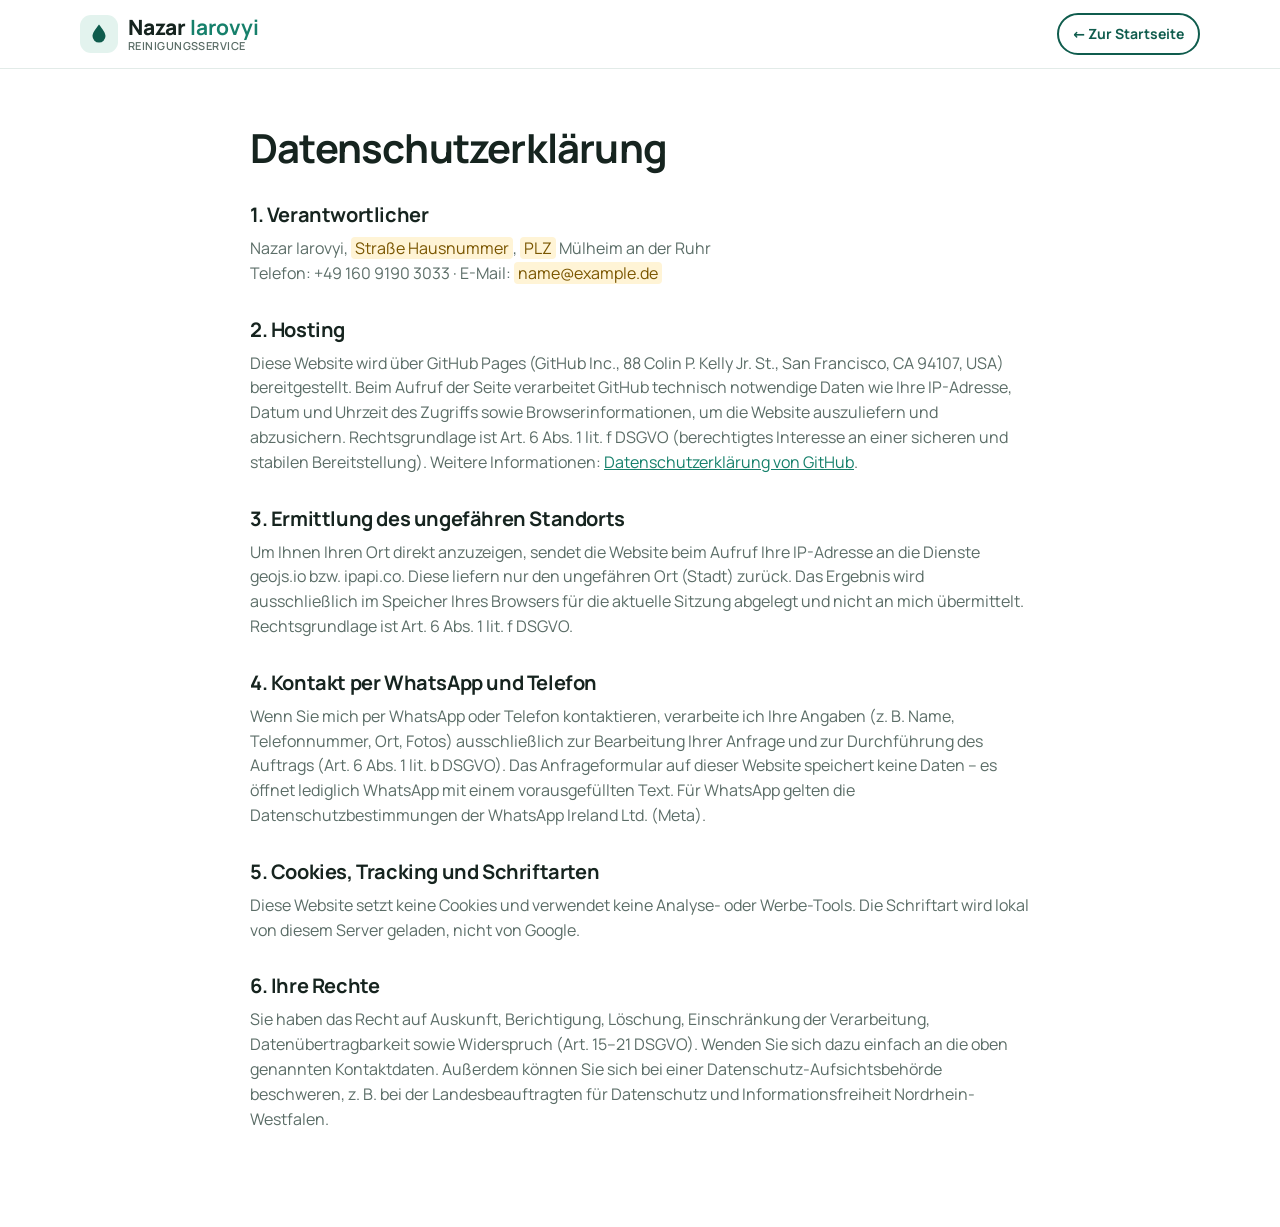
==== datenschutz.html @ fb3b0ef0 "Polsterreinigung Nazar Iarovyi: статичный сайт Co-Authored-By: Claude Opus 5.5 <noreply@anthropic.co" ====
<!DOCTYPE html>
<html lang="de">
<head>
  <meta charset="UTF-8">
  <meta name="viewport" content="width=device-width, initial-scale=1">
  <title>Datenschutz | Nazar Iarovyi Reinigungsservice</title>
  <meta name="robots" content="noindex">
  <link rel="stylesheet" href="styles.css">
</head>
<body>
<!-- ЗАПОЛНИТЬ: всё, что выделено жёлтым (<mark>), — данные Назара. Тексты — шаблон, лучше проверить (например, генератором e-recht24.de). -->
<header class="header">
  <div class="container header__inner">
    <a href="index.html" class="logo">
      <span class="logo__mark"><svg viewBox="0 0 24 24"><path d="M12 2.5c3.8 5 6.5 8.4 6.5 11.6a6.5 6.5 0 0 1-13 0c0-3.2 2.7-6.6 6.5-11.6Z" fill="currentColor"/></svg></span>
      <span class="logo__text">Nazar <b>Iarovyi</b><small>Reinigungsservice</small></span>
    </a>
    <a class="btn btn--ghost btn--sm" href="index.html" style="margin-left:auto">← Zur Startseite</a>
  </div>
</header>
<main class="legal">
  <div class="container container--narrow">
    <h1>Datenschutzerklärung</h1>
    <h2>1. Verantwortlicher</h2>
    <p>Nazar Iarovyi, <mark>Straße Hausnummer</mark>, <mark>PLZ</mark> Mülheim an der Ruhr<br>Telefon: +49 160 9190 3033 · E-Mail: <mark>name@example.de</mark></p>

    <h2>2. Hosting</h2>
    <p>Diese Website wird über GitHub Pages (GitHub Inc., 88 Colin P. Kelly Jr. St., San Francisco, CA 94107, USA) bereitgestellt. Beim Aufruf der Seite verarbeitet GitHub technisch notwendige Daten wie Ihre IP-Adresse, Datum und Uhrzeit des Zugriffs sowie Browserinformationen, um die Website auszuliefern und abzusichern. Rechtsgrundlage ist Art. 6 Abs. 1 lit. f DSGVO (berechtigtes Interesse an einer sicheren und stabilen Bereitstellung). Weitere Informationen: <a href="https://docs.github.com/de/site-policy/privacy-policies/github-general-privacy-statement" target="_blank" rel="noopener">Datenschutzerklärung von GitHub</a>.</p>

    <h2>3. Ermittlung des ungefähren Standorts</h2>
    <p>Um Ihnen Ihren Ort direkt anzuzeigen, sendet die Website beim Aufruf Ihre IP-Adresse an die Dienste geojs.io bzw. ipapi.co. Diese liefern nur den ungefähren Ort (Stadt) zurück. Das Ergebnis wird ausschließlich im Speicher Ihres Browsers für die aktuelle Sitzung abgelegt und nicht an mich übermittelt. Rechtsgrundlage ist Art. 6 Abs. 1 lit. f DSGVO.</p>

    <h2>4. Kontakt per WhatsApp und Telefon</h2>
    <p>Wenn Sie mich per WhatsApp oder Telefon kontaktieren, verarbeite ich Ihre Angaben (z. B. Name, Telefonnummer, Ort, Fotos) ausschließlich zur Bearbeitung Ihrer Anfrage und zur Durchführung des Auftrags (Art. 6 Abs. 1 lit. b DSGVO). Das Anfrageformular auf dieser Website speichert keine Daten – es öffnet lediglich WhatsApp mit einem vorausgefüllten Text. Für WhatsApp gelten die Datenschutzbestimmungen der WhatsApp Ireland Ltd. (Meta).</p>

    <h2>5. Cookies, Tracking und Schriftarten</h2>
    <p>Diese Website setzt keine Cookies und verwendet keine Analyse- oder Werbe-Tools. Die Schriftart wird lokal von diesem Server geladen, nicht von Google.</p>

    <h2>6. Ihre Rechte</h2>
    <p>Sie haben das Recht auf Auskunft, Berichtigung, Löschung, Einschränkung der Verarbeitung, Datenübertragbarkeit sowie Widerspruch (Art. 15–21 DSGVO). Wenden Sie sich dazu einfach an die oben genannten Kontaktdaten. Außerdem können Sie sich bei einer Datenschutz-Aufsichtsbehörde beschweren, z. B. bei der Landesbeauftragten für Datenschutz und Informationsfreiheit Nordrhein-Westfalen.</p>
  </div>
</main>
</body>
</html>
---- styles.css ----
/* Шрифт лежит локально (без Google Fonts — так требует DSGVO) */
@font-face {
  font-family: "Manrope"; font-style: normal; font-weight: 400 800; font-display: swap;
  src: url(fonts/manrope.woff2) format("woff2");
}

:root {
  --green: #0f5c4d;
  --green-2: #16806b;
  --green-soft: #e3f3ee;
  --yellow: #ffc94d;
  --yellow-soft: #fff4d6;
  --wa: #25d366;
  --wa-dark: #1ebe5a;
  --text: #16241f;
  --muted: #5b6d67;
  --line: #e2ebe8;
  --bg: #ffffff;
  --bg-alt: #f5f9f7;
  --radius: 18px;
  --shadow: 0 10px 30px rgba(15, 92, 77, .08);
  --container: 1160px;
}

*, *::before, *::after { box-sizing: border-box; }
html { scroll-behavior: smooth; scroll-padding-top: 80px; }
body {
  margin: 0;
  font-family: "Manrope", system-ui, -apple-system, "Segoe UI", Roboto, sans-serif;
  color: var(--text);
  background: var(--bg);
  line-height: 1.55;
  -webkit-font-smoothing: antialiased;
}
img, svg { display: block; max-width: 100%; }
a { color: inherit; text-decoration: none; }
h1, h2, h3 { line-height: 1.15; margin: 0 0 .5em; letter-spacing: -.02em; }
p { margin: 0 0 1em; }

.container { width: 100%; max-width: var(--container); margin: 0 auto; padding: 0 20px; }
.container--narrow { max-width: 820px; }
.ico { width: 20px; height: 20px; flex: none; }

/* ---------- Buttons ---------- */
.btn {
  display: inline-flex; align-items: center; justify-content: center; gap: 10px;
  padding: 12px 20px; border-radius: 999px; border: 2px solid transparent;
  font: inherit; font-weight: 700; cursor: pointer; white-space: nowrap;
  transition: transform .15s, background .15s, box-shadow .15s;
}
.btn:active { transform: translateY(1px); }
.btn--sm { padding: 8px 14px; font-size: 14px; }
.btn--lg { padding: 15px 26px; font-size: 17px; }
.btn--block { width: 100%; }
.btn--wa { background: var(--wa); color: #fff; box-shadow: 0 6px 18px rgba(37, 211, 102, .3); }
.btn--wa:hover { background: var(--wa-dark); }
.btn--ghost { border-color: var(--green); color: var(--green); background: #fff; }
.btn--ghost:hover { background: var(--green-soft); }
.btn--light { background: #fff; color: var(--green); }
.btn--light:hover { background: var(--yellow); }

/* ---------- Header ---------- */
.header {
  position: sticky; top: 0; z-index: 50;
  background: rgba(255, 255, 255, .92);
  backdrop-filter: saturate(1.4) blur(10px);
  border-bottom: 1px solid var(--line);
}
.header__inner { display: flex; align-items: center; gap: 24px; height: 68px; }
.logo { display: flex; align-items: center; gap: 10px; font-weight: 800; font-size: 21px; }
.logo__mark {
  width: 38px; height: 38px; border-radius: 11px; background: var(--green-soft);
  color: var(--green); display: grid; place-items: center;
}
.logo__mark svg { width: 24px; height: 24px; }
.logo__text b { color: var(--green-2); }
.nav { display: flex; gap: 26px; margin-left: auto; font-weight: 600; font-size: 15px; }
.nav a { color: var(--muted); transition: color .15s; }
.nav a:hover { color: var(--green); }
.header__actions { display: flex; align-items: center; gap: 12px; }

.burger { display: none; width: 42px; height: 42px; border: 0; background: var(--bg-alt); border-radius: 12px; cursor: pointer; padding: 11px 10px; flex-direction: column; justify-content: space-between; }
.burger span { display: block; height: 2px; background: var(--text); border-radius: 2px; transition: transform .2s, opacity .2s; }
.burger[aria-expanded="true"] span:nth-child(1) { transform: translateY(8px) rotate(45deg); }
.burger[aria-expanded="true"] span:nth-child(2) { opacity: 0; }
.burger[aria-expanded="true"] span:nth-child(3) { transform: translateY(-8px) rotate(-45deg); }

/* ---------- Hero ---------- */
.hero { background: linear-gradient(180deg, var(--bg-alt), #fff); padding: 56px 0 40px; overflow: hidden; }
.hero__inner { display: grid; grid-template-columns: 1.1fr .9fr; gap: 40px; align-items: center; }
.badge {
  display: inline-block; background: var(--yellow-soft); color: #7a5600; font-weight: 700;
  font-size: 14px; padding: 6px 14px; border-radius: 999px; margin-bottom: 18px;
}
.hero h1 { font-size: clamp(34px, 5vw, 56px); font-weight: 800; isolation: isolate; }
.hl { color: var(--green-2); position: relative; white-space: nowrap; }
.hl::after {
  content: ""; position: absolute; left: 0; right: 0; bottom: .08em; height: .28em;
  background: var(--yellow); opacity: .55; z-index: -1; border-radius: 4px;
}
.hero__lead { font-size: 18px; color: var(--muted); max-width: 560px; }
.hero__cta { display: flex; flex-wrap: wrap; gap: 12px; margin: 26px 0 14px; }
.hero__facts { list-style: none; display: flex; gap: 32px; padding: 0; margin: 28px 0 0; }
.hero__facts li { display: flex; flex-direction: column; }
.hero__facts b { font-size: 22px; color: var(--green); }
.hero__facts span { font-size: 14px; color: var(--muted); }
.hero__art { position: relative; }
.hero-svg { width: 100%; max-width: 520px; margin: 0 auto; }
.float { animation: float 5s ease-in-out infinite; transform-box: fill-box; }
.f2 { animation-delay: -1.2s; } .f3 { animation-delay: -2.5s; } .f4 { animation-delay: -3.7s; }
@keyframes float { 50% { transform: translateY(-10px); } }
@media (prefers-reduced-motion: reduce) { .float { animation: none; } html { scroll-behavior: auto; } }

/* ---------- Sections ---------- */
.section { padding: 80px 0; }
.section--tight { padding: 0 0 80px; }
.section--alt { background: var(--bg-alt); }
.section__head { text-align: center; max-width: 640px; margin: 0 auto 40px; }
.section__head h2 { font-size: clamp(28px, 3.6vw, 40px); font-weight: 800; }
.section__head p { color: var(--muted); font-size: 17px; }

/* ---------- Tabs & Services ---------- */
.tabs { display: flex; flex-wrap: wrap; justify-content: center; gap: 8px; margin-bottom: 32px; }
.tab {
  border: 1px solid var(--line); background: #fff; font: inherit; font-weight: 700; font-size: 15px;
  padding: 9px 18px; border-radius: 999px; cursor: pointer; color: var(--muted); transition: all .15s;
}
.tab:hover { border-color: var(--green-2); color: var(--green); }
.tab.is-active { background: var(--green); border-color: var(--green); color: #fff; }

.grid { display: grid; gap: 20px; }
.services { grid-template-columns: repeat(auto-fill, minmax(250px, 1fr)); }
.card {
  background: #fff; border: 1px solid var(--line); border-radius: var(--radius); padding: 24px;
  display: flex; flex-direction: column; transition: transform .2s, box-shadow .2s, border-color .2s;
}
.card:hover { transform: translateY(-4px); box-shadow: var(--shadow); border-color: transparent; }
.card.is-hidden { display: none; }
.card__icon {
  width: 60px; height: 60px; border-radius: 16px; display: grid; place-items: center;
  background: var(--green-soft); color: var(--green); margin-bottom: 16px;
}
.card__icon svg { width: 34px; height: 34px; }
.card--clean .card__icon { background: #e1f3fb; color: #1a7fa8; }
.card--extra .card__icon { background: var(--bg-alt); color: var(--muted); }
.card h3 { font-size: 19px; margin-bottom: 6px; }
.card p { color: var(--muted); font-size: 15px; flex: 1; }
.card__foot { display: flex; align-items: center; justify-content: space-between; gap: 10px; margin-top: 8px; }
.card__price { font-weight: 800; color: var(--green); }
.card__link { font-weight: 700; font-size: 14px; color: var(--wa-dark); display: inline-flex; align-items: center; gap: 6px; }
.card__link:hover { text-decoration: underline; }

/* ---------- Steps ---------- */
.steps { list-style: none; padding: 0; margin: 0; display: grid; grid-template-columns: repeat(3, 1fr); gap: 24px; counter-reset: s; }
.step { background: #fff; border-radius: var(--radius); padding: 30px 26px; box-shadow: var(--shadow); position: relative; }
.step__num {
  width: 44px; height: 44px; border-radius: 50%; background: var(--yellow); color: var(--text);
  display: grid; place-items: center; font-weight: 800; font-size: 19px; margin-bottom: 16px;
}
.step h3 { font-size: 20px; }
.step p { color: var(--muted); margin: 0; }

/* ---------- Why ---------- */
.why { display: grid; grid-template-columns: repeat(4, 1fr); gap: 28px; }
.why__item .ico { width: 34px; height: 34px; color: var(--green-2); margin-bottom: 12px; }
.why__item h3 { font-size: 18px; }
.why__item p { color: var(--muted); margin: 0; font-size: 15px; }

/* ---------- Prices ---------- */
.price-table { background: #fff; border-radius: var(--radius); box-shadow: var(--shadow); overflow: hidden; max-width: 820px; margin: 0 auto; }
.price-row { display: flex; justify-content: space-between; gap: 16px; padding: 16px 24px; border-bottom: 1px solid var(--line); }
.price-row:last-child { border-bottom: 0; }
.price-row span:last-child { font-weight: 800; color: var(--green); white-space: nowrap; }
.note { text-align: center; color: var(--muted); font-size: 14px; margin-top: 18px; }

/* ---------- FAQ ---------- */
.faq details { border-bottom: 1px solid var(--line); }
.faq summary {
  list-style: none; cursor: pointer; padding: 20px 40px 20px 0; font-weight: 700; font-size: 17px; position: relative;
}
.faq summary::-webkit-details-marker { display: none; }
.faq summary::after {
  content: "+"; position: absolute; right: 4px; top: 50%; transform: translateY(-50%);
  font-size: 26px; font-weight: 500; color: var(--green-2); transition: transform .2s;
}
.faq details[open] summary::after { transform: translateY(-50%) rotate(45deg); }
.faq details p { color: var(--muted); padding-bottom: 12px; }

/* ---------- Contact ---------- */
.contact { background: var(--green); color: #fff; }
.contact__inner { display: grid; grid-template-columns: 1fr 1fr; gap: 48px; align-items: start; }
.contact h2 { font-size: clamp(28px, 3.6vw, 40px); }
.contact__text > p { opacity: .85; font-size: 17px; }
.contact__list { list-style: none; padding: 0; margin: 28px 0 0; display: grid; gap: 14px; }
.contact__list li, .contact__list a { display: flex; align-items: center; gap: 12px; font-weight: 600; }
.contact__list a:hover { color: var(--yellow); }
.contact__list .ico { width: 22px; height: 22px; color: var(--yellow); }
.form { background: #fff; color: var(--text); border-radius: 24px; padding: 28px; display: grid; gap: 16px; box-shadow: 0 20px 50px rgba(0,0,0,.18); }
.form label { display: grid; gap: 6px; font-weight: 700; font-size: 14px; }
.form input, .form select, .form textarea {
  font: inherit; font-size: 16px; padding: 12px 14px; border: 1.5px solid var(--line); border-radius: 12px;
  background: var(--bg-alt); color: var(--text); width: 100%; resize: vertical;
}
.form input:focus, .form select:focus, .form textarea:focus { outline: none; border-color: var(--green-2); background: #fff; }
.form .is-invalid { border-color: #e0513c; }
.form__hint { margin: 0; text-align: center; font-size: 13px; color: var(--muted); }

/* ---------- Footer ---------- */
.footer { background: #0b3f35; color: rgba(255,255,255,.8); padding: 36px 0; }
.footer__inner { display: flex; flex-wrap: wrap; align-items: center; justify-content: space-between; gap: 20px; }
.logo--light { color: #fff; }
.logo--light .logo__mark { background: rgba(255,255,255,.1); color: #fff; }
.logo--light .logo__text b { color: var(--yellow); }
.footer__links { display: flex; gap: 22px; font-weight: 600; }
.footer__links a:hover { color: var(--yellow); }
.footer__small { font-size: 13px; margin: 8px 0 0; opacity: .7; }

/* ---------- Floating WA ---------- */
.fab {
  position: fixed; right: 18px; bottom: 18px; z-index: 60; width: 60px; height: 60px; border-radius: 50%;
  background: var(--wa); color: #fff; display: none; place-items: center; box-shadow: 0 10px 25px rgba(37,211,102,.45);
}
.fab .ico { width: 32px; height: 32px; }

/* ---------- Responsive ---------- */
@media (max-width: 1024px) {
  .why { grid-template-columns: repeat(2, 1fr); }
  .nav { gap: 18px; }
}
@media (max-width: 900px) {
  .burger { display: flex; }
  .header__wa { display: none; }
  .nav {
    position: fixed; inset: 68px 0 auto 0; background: #fff; flex-direction: column; gap: 0;
    padding: 8px 20px 20px; border-bottom: 1px solid var(--line); box-shadow: var(--shadow);
    transform: translateY(-120%); transition: transform .25s; margin: 0; z-index: -1;
  }
  .nav.is-open { transform: none; }
  .nav a { padding: 14px 0; border-bottom: 1px solid var(--line); font-size: 17px; color: var(--text); }
  .header__actions { margin-left: auto; }
  .hero { padding-top: 32px; }
  .hero__inner { grid-template-columns: 1fr; }
  .hero__art { order: -1; max-width: 360px; margin: 0 auto; }
  .steps { grid-template-columns: 1fr; }
  .contact__inner { grid-template-columns: 1fr; }
  .fab { display: grid; }
}
@media (max-width: 560px) {
  .section { padding: 56px 0; }
  .section--tight { padding-bottom: 56px; }
  .hero__cta .btn { width: 100%; }
  .hero__facts { gap: 18px; justify-content: space-between; }
  .hero__facts b { font-size: 18px; }
  .hl { white-space: normal; }
  .why { grid-template-columns: 1fr; }
  .price-row { padding: 14px 16px; font-size: 15px; }
  .form { padding: 22px 18px; }
  .footer__inner { flex-direction: column; align-items: flex-start; }
  .tabs { justify-content: flex-start; flex-wrap: nowrap; overflow-x: auto; margin: 0 -20px 24px; padding: 0 20px 4px; scrollbar-width: none; }
  .tabs::-webkit-scrollbar { display: none; }
  .tab { flex: none; }
}

/* =========================================================
   CONVERSION BLOCKS
   ========================================================= */
.badge { display: inline-flex; align-items: center; gap: 6px; }
.badge .ico { width: 16px; height: 16px; }
.stars { color: #f5a623; letter-spacing: 1px; font-size: .8em; }

.offer {
  display: flex; align-items: center; gap: 14px; margin-top: 20px; max-width: 560px;
  background: #fff; border: 2px dashed var(--yellow); border-radius: 16px; padding: 12px 16px; font-size: 15px;
}
.offer__pct {
  flex: none; background: var(--yellow); color: var(--text); font-weight: 800; font-size: 18px;
  padding: 8px 10px; border-radius: 10px;
}

/* Reviews */
.reviews { grid-template-columns: repeat(3, 1fr); }
.review { background: #fff; border-radius: var(--radius); padding: 24px; box-shadow: var(--shadow); display: flex; flex-direction: column; gap: 12px; }
.review p { margin: 0; flex: 1; }
.review__who { display: flex; align-items: center; gap: 12px; font-size: 14px; color: var(--muted); }
.review__who b { display: block; color: var(--text); font-size: 15px; }
.review__ava { width: 42px; height: 42px; border-radius: 50%; background: var(--green-soft); color: var(--green); display: grid; place-items: center; font-weight: 800; flex: none; }
.review__svc { font-size: 12px; font-weight: 700; color: var(--green-2); background: var(--green-soft); padding: 3px 9px; border-radius: 999px; align-self: flex-start; }

/* Area chips */
.chips { list-style: none; padding: 0; margin: 0 auto; display: flex; flex-wrap: wrap; justify-content: center; gap: 10px; max-width: 900px; }
.chips li { background: #fff; border: 1px solid var(--line); padding: 8px 16px; border-radius: 999px; font-weight: 600; font-size: 15px; }
.chips .chip--alt { background: var(--green-soft); border-color: transparent; color: var(--green); }

/* Highlighted service card (landing from ad) */
.card.is-featured { border: 2px solid var(--wa); box-shadow: var(--shadow); }

/* Mobile sticky bar */
.mbar { display: none; }
@media (max-width: 900px) {
  .fab { display: none !important; }
  .mbar {
    position: fixed; left: 0; right: 0; bottom: 0; z-index: 60; display: flex; gap: 8px;
    padding: 10px 12px calc(10px + env(safe-area-inset-bottom)); background: rgba(255,255,255,.96);
    backdrop-filter: blur(8px); border-top: 1px solid var(--line); box-shadow: 0 -6px 20px rgba(0,0,0,.06);
  }
  .mbar a { display: flex; align-items: center; justify-content: center; gap: 8px; height: 50px; border-radius: 14px; font-weight: 800; font-size: 16px; }
  .mbar__call { flex: 1; border: 2px solid var(--green); color: var(--green); }
  .mbar__wa { flex: 1.4; background: var(--wa); color: #fff; }
  .mbar .ico { width: 22px; height: 22px; }
  body { padding-bottom: 76px; }
  .reviews { grid-template-columns: 1fr; }
}
@media (min-width: 901px) and (max-width: 1024px) {
  .reviews { grid-template-columns: repeat(2, 1fr); }
}
@media (max-width: 560px) {
  .hero { padding-top: 12px; }
  .hero__art { max-width: 190px; margin-bottom: -10px; }
  .hero h1 { font-size: 30px; }
  .hero__lead { font-size: 16px; }
  .offer { font-size: 14px; }
}

/* Phone-first CTA */
.btn--call { background: var(--green); color: #fff; box-shadow: 0 6px 18px rgba(15,92,77,.3); }
.btn--call:hover { background: var(--green-2); }
@media (max-width: 900px) {
  .mbar__call { flex: 1.4; background: var(--green); color: #fff; border: 0; }
  .mbar__wa { flex: 1; }
}

/* =========================================================
   POLSTERREINIGUNG
   ========================================================= */
.logo__text { line-height: 1.05; }
.logo__text small { display: block; font-size: 11px; font-weight: 600; color: var(--muted); letter-spacing: .04em; text-transform: uppercase; margin-top: 2px; }
.logo--light .logo__text small { color: rgba(255,255,255,.6); }
.header__tel { display: flex; align-items: center; gap: 8px; font-weight: 700; color: var(--green); }
.header__tel:hover { color: var(--green-2); }

.hero__list { list-style: none; display: flex; flex-wrap: wrap; gap: 8px; padding: 0; margin: 4px 0 0; }
.hero__list li { display: flex; align-items: center; gap: 6px; background: #fff; border: 1px solid var(--line); border-radius: 999px; padding: 6px 12px 6px 9px; font-weight: 600; font-size: 14px; }
.hero__list .ico { width: 16px; height: 16px; color: var(--green-2); }

/* Фото в hero: если img/nazar.jpg есть — показываем его вместо иллюстрации */
.hero__photo img { width: 100%; max-width: 420px; aspect-ratio: 4 / 5; height: auto; object-fit: cover; margin: 0 auto; border-radius: 28px; box-shadow: 0 24px 50px rgba(15,92,77,.18); }
.hero__photo img ~ .hero-svg { display: none; }

.services--4 { grid-template-columns: repeat(4, 1fr); }

.reviews-empty { max-width: 640px; margin: 0 auto; text-align: center; background: var(--bg-alt); border: 2px dashed var(--line); border-radius: var(--radius); padding: 34px 24px; }
.reviews-empty h3 { font-size: 20px; }
.reviews-empty p { color: var(--muted); }

.contact .chips { justify-content: flex-start; margin: 18px 0 0; gap: 8px; }
.contact .chips li { background: rgba(255,255,255,.1); border-color: rgba(255,255,255,.18); color: #fff; font-size: 14px; padding: 5px 12px; }
.contact .chips .chip--alt { background: var(--yellow); color: var(--text); }

/* Impressum / Datenschutz */
.legal { padding: 56px 0 80px; }
.legal h1 { font-size: clamp(30px, 4vw, 40px); }
.legal h2 { font-size: 20px; margin-top: 32px; }
.legal p, .legal li { color: var(--muted); }
.legal a { color: var(--green-2); text-decoration: underline; }

@media (max-width: 1024px) {
  .services--4 { grid-template-columns: repeat(2, 1fr); }
}
@media (max-width: 900px) {
  .header__tel { display: none; }
  .hero__photo img { max-width: 260px; }
}
@media (max-width: 560px) {
  .services--4 { grid-template-columns: 1fr; }
  .hero__photo img { max-width: 200px; border-radius: 22px; }
}
.legal mark { background: var(--yellow-soft); color: #7a5600; padding: 0 4px; border-radius: 4px; }
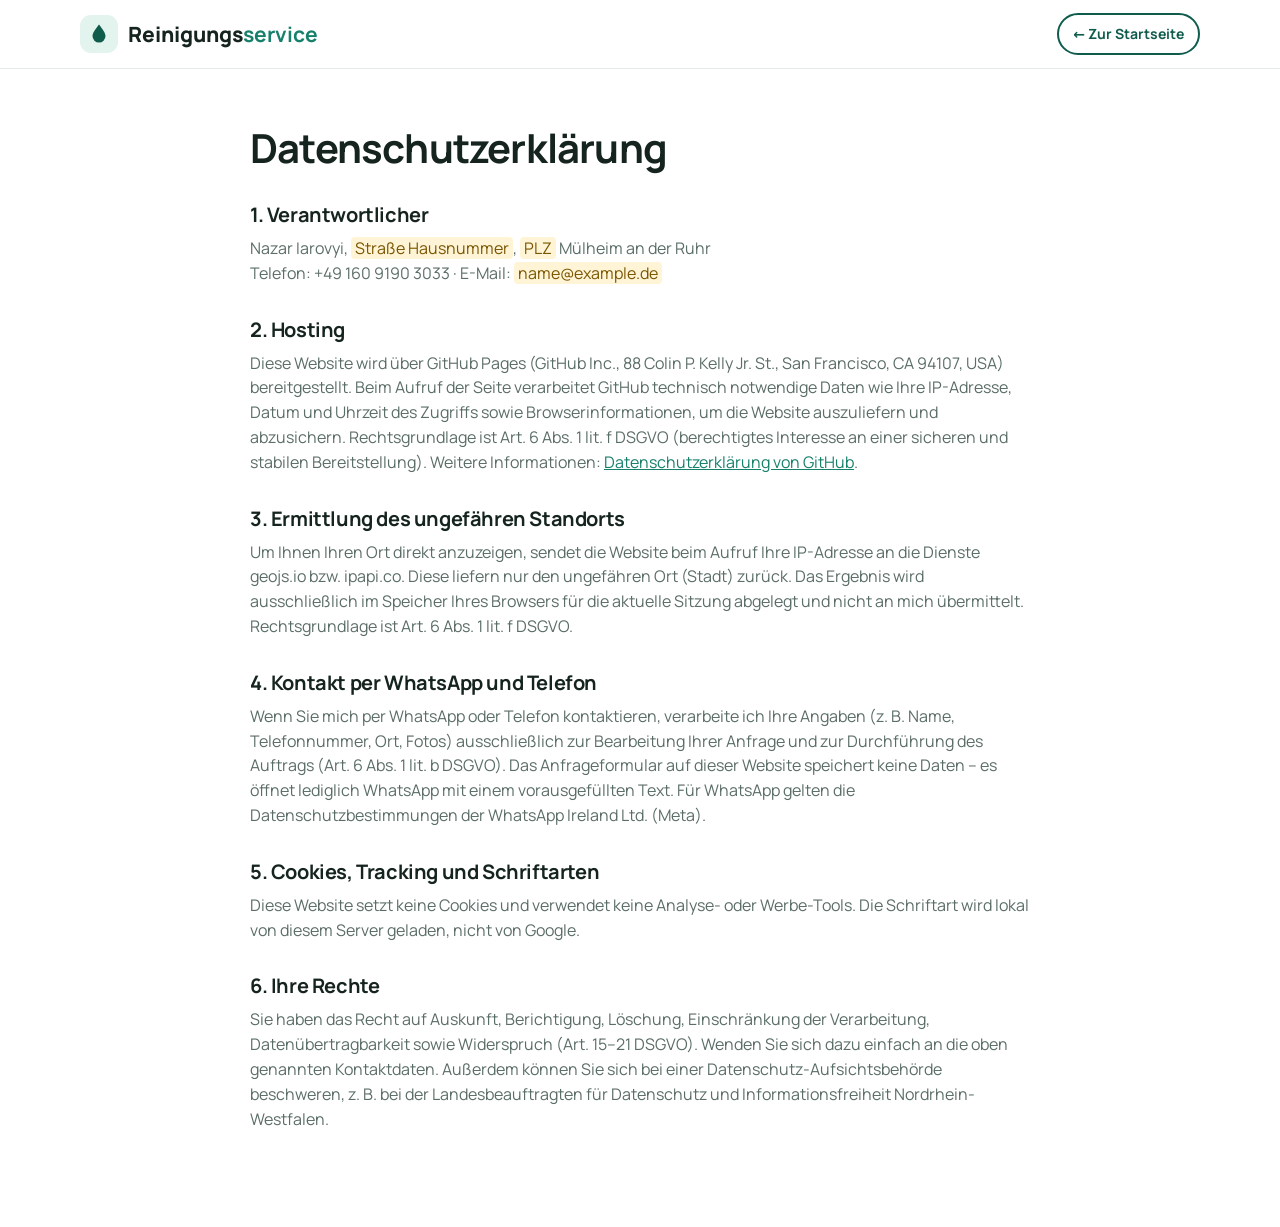
==== commit 173f147b: "Логотип: просто Reinigungsservice; сброс кэша для script/styles Co-Authored-By: Claude Opus 5.5 <nor" ====
--- a/datenschutz.html
+++ b/datenschutz.html
@@ -3,9 +3,9 @@
 <head>
   <meta charset="UTF-8">
   <meta name="viewport" content="width=device-width, initial-scale=1">
-  <title>Datenschutz | Nazar Iarovyi Reinigungsservice</title>
+  <title>Datenschutz | Reinigungsservice</title>
   <meta name="robots" content="noindex">
-  <link rel="stylesheet" href="styles.css">
+  <link rel="stylesheet" href="styles.css?v=3">
 </head>
 <body>
 <!-- ЗАПОЛНИТЬ: всё, что выделено жёлтым (<mark>), — данные Назара. Тексты — шаблон, лучше проверить (например, генератором e-recht24.de). -->
@@ -13,7 +13,7 @@
   <div class="container header__inner">
     <a href="index.html" class="logo">
       <span class="logo__mark"><svg viewBox="0 0 24 24"><path d="M12 2.5c3.8 5 6.5 8.4 6.5 11.6a6.5 6.5 0 0 1-13 0c0-3.2 2.7-6.6 6.5-11.6Z" fill="currentColor"/></svg></span>
-      <span class="logo__text">Nazar <b>Iarovyi</b><small>Reinigungsservice</small></span>
+      <span class="logo__text">Reinigungs<b>service</b></span>
     </a>
     <a class="btn btn--ghost btn--sm" href="index.html" style="margin-left:auto">← Zur Startseite</a>
   </div>
